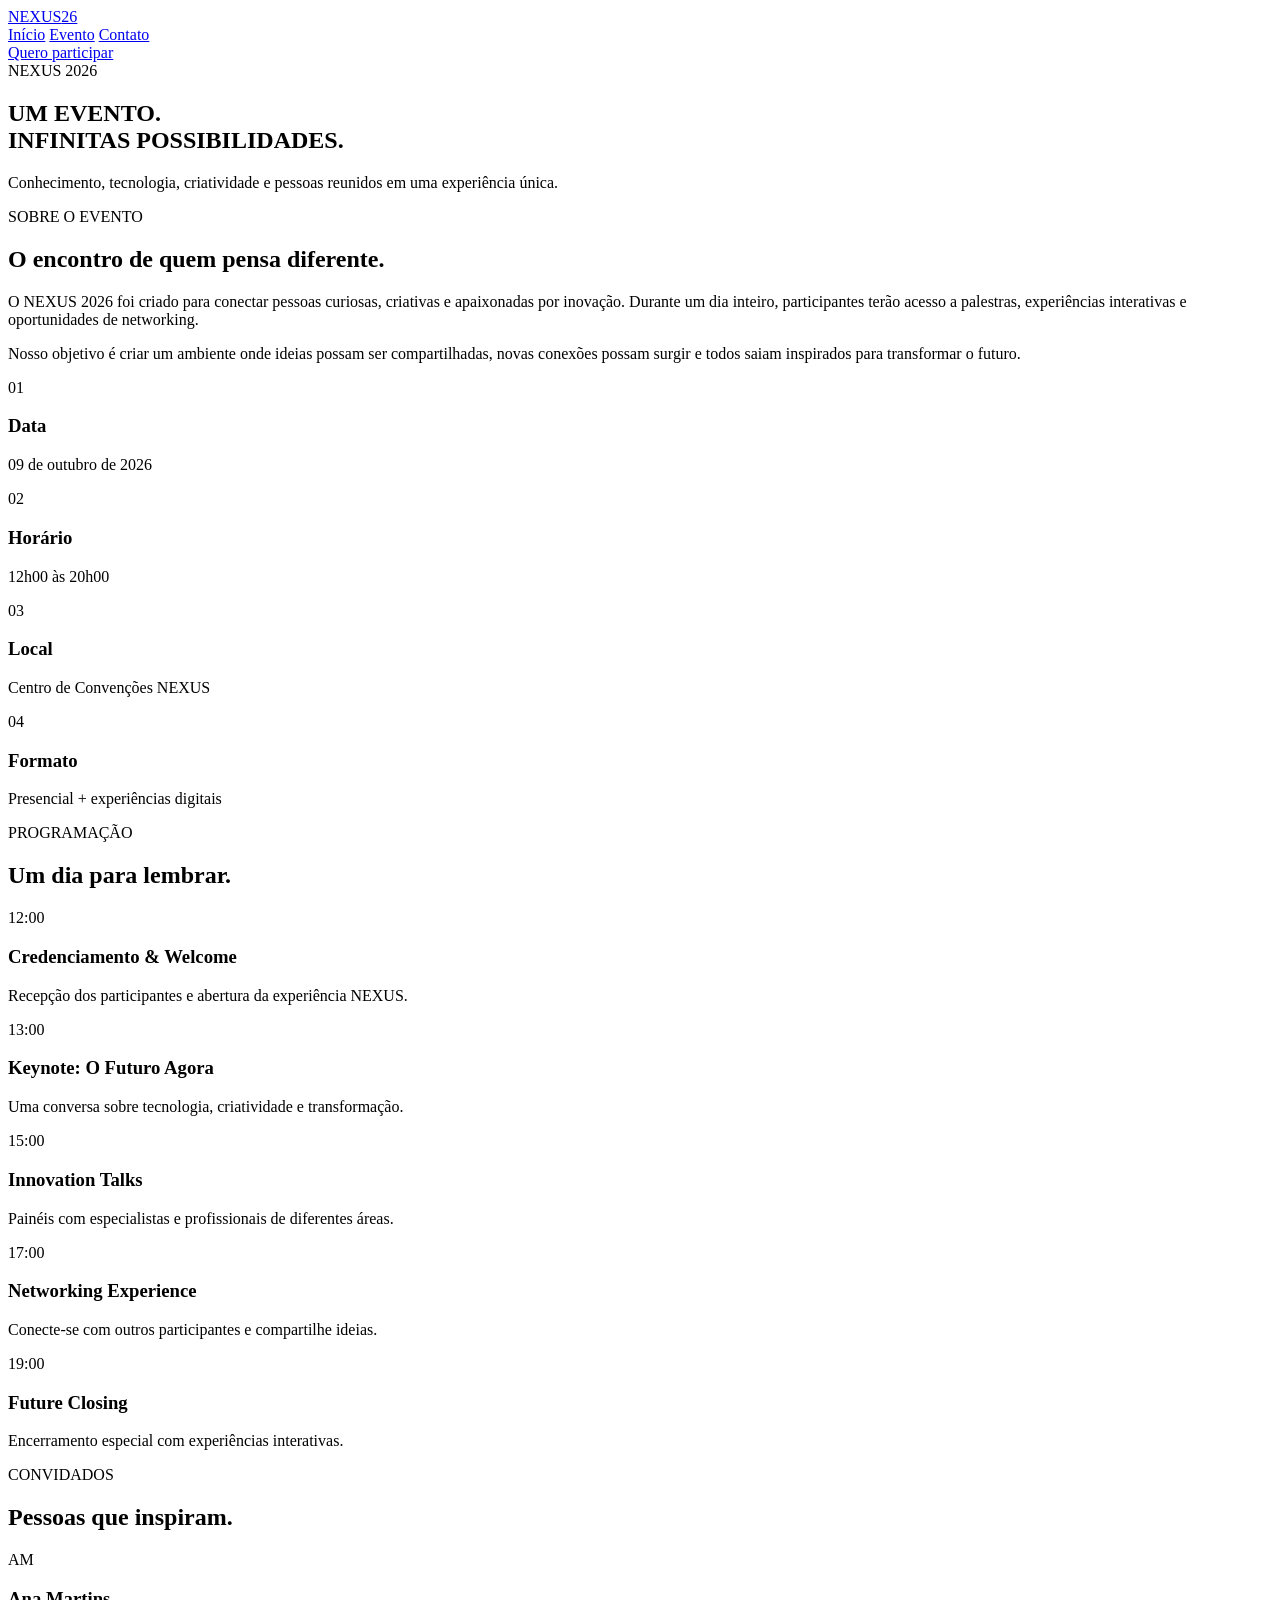
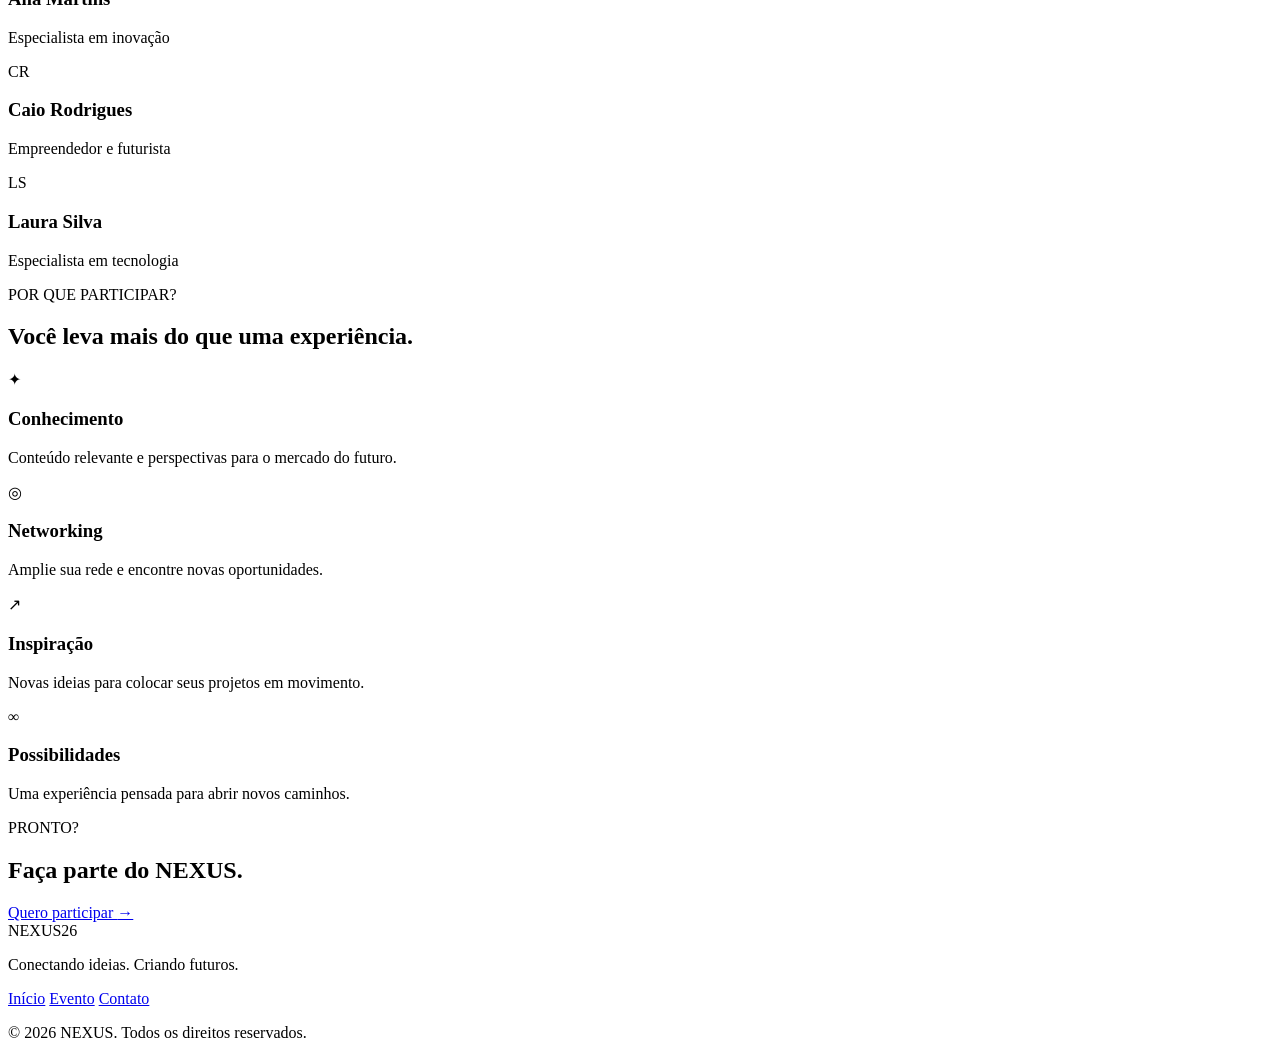
==== pages/detalhes.html @ dcf5cff4 "Ajustar estrutura para o GitHub PAges" ====
<!DOCTYPE html>
<html lang="pt-BR">

<head>

    <meta charset="UTF-8">
    <meta name="viewport" content="width=device-width, initial-scale=1.0">

    <meta name="description"
          content="Confira todos os detalhes do NEXUS 2026.">

    <title>Evento | NEXUS 2026</title>

    <link rel="preconnect" href="https://fonts.googleapis.com">
    <link rel="preconnect" href="https://fonts.gstatic.com" crossorigin>

    <link href="https://fonts.googleapis.com/css2?family=Inter:wght@400;500;600;700;800&family=Orbitron:wght@500;600;700;800&display=swap"
          rel="stylesheet">

    <link rel="stylesheet" href="../css/style.css">

</head>

<body>

<header class="header">

    <a href="../index.html" class="logo">
        NEXUS<span>26</span>
    </a>

    <nav class="nav">
        <a href="../index.html">Início</a>
        <a href="detalhes.html" class="active">Evento</a>
        <a href="contato.html">Contato</a>
    </nav>

    <a href="contato.html" class="header-button">
        Quero participar
    </a>

</header>


<main>

<section class="page-hero">

    <div class="grid"></div>

    <div class="page-hero-content">

        <div class="badge">
            NEXUS 2026
        </div>

        <h1>
            UM EVENTO.<br>
            <span>INFINITAS POSSIBILIDADES.</span>
        </h1>

        <p>
            Conhecimento, tecnologia, criatividade e pessoas
            reunidos em uma experiência única.
        </p>

    </div>

</section>


<section class="details-section">

    <div class="details-intro">

        <div class="section-label">
            SOBRE O EVENTO
        </div>

        <h2>
            O encontro de quem
            <span>pensa diferente.</span>
        </h2>

        <p>
            O NEXUS 2026 foi criado para conectar pessoas curiosas,
            criativas e apaixonadas por inovação. Durante um dia
            inteiro, participantes terão acesso a palestras,
            experiências interativas e oportunidades de networking.
        </p>

        <p>
            Nosso objetivo é criar um ambiente onde ideias possam
            ser compartilhadas, novas conexões possam surgir e
            todos saiam inspirados para transformar o futuro.
        </p>

    </div>


    <div class="event-info-grid">

        <article class="info-card">
            <span class="info-number">01</span>
            <h3>Data</h3>
            <p>09 de outubro de 2026</p>
        </article>

        <article class="info-card">
            <span class="info-number">02</span>
            <h3>Horário</h3>
            <p>12h00 às 20h00</p>
        </article>

        <article class="info-card">
            <span class="info-number">03</span>
            <h3>Local</h3>
            <p>Centro de Convenções NEXUS</p>
        </article>

        <article class="info-card">
            <span class="info-number">04</span>
            <h3>Formato</h3>
            <p>Presencial + experiências digitais</p>
        </article>

    </div>

</section>


<section class="schedule-section">

    <div class="section-label">
        PROGRAMAÇÃO
    </div>

    <h2>
        Um dia para
        <span>lembrar.</span>
    </h2>

    <div class="timeline">

        <div class="timeline-item">
            <time>12:00</time>
            <div>
                <h3>Credenciamento & Welcome</h3>
                <p>
                    Recepção dos participantes e abertura
                    da experiência NEXUS.
                </p>
            </div>
        </div>

        <div class="timeline-item">
            <time>13:00</time>
            <div>
                <h3>Keynote: O Futuro Agora</h3>
                <p>
                    Uma conversa sobre tecnologia,
                    criatividade e transformação.
                </p>
            </div>
        </div>

        <div class="timeline-item">
            <time>15:00</time>
            <div>
                <h3>Innovation Talks</h3>
                <p>
                    Painéis com especialistas e profissionais
                    de diferentes áreas.
                </p>
            </div>
        </div>

        <div class="timeline-item">
            <time>17:00</time>
            <div>
                <h3>Networking Experience</h3>
                <p>
                    Conecte-se com outros participantes
                    e compartilhe ideias.
                </p>
            </div>
        </div>

        <div class="timeline-item">
            <time>19:00</time>
            <div>
                <h3>Future Closing</h3>
                <p>
                    Encerramento especial com experiências
                    interativas.
                </p>
            </div>
        </div>

    </div>

</section>


<section class="speakers-section">

    <div class="section-label">
        CONVIDADOS
    </div>

    <h2>
        Pessoas que
        <span>inspiram.</span>
    </h2>

    <div class="speaker-grid">

        <article class="speaker-card">
            <div class="speaker-avatar">AM</div>
            <h3>Ana Martins</h3>
            <p>Especialista em inovação</p>
        </article>

        <article class="speaker-card">
            <div class="speaker-avatar">CR</div>
            <h3>Caio Rodrigues</h3>
            <p>Empreendedor e futurista</p>
        </article>

        <article class="speaker-card">
            <div class="speaker-avatar">LS</div>
            <h3>Laura Silva</h3>
            <p>Especialista em tecnologia</p>
        </article>

    </div>

</section>


<section class="benefits-section">

    <div class="section-label">
        POR QUE PARTICIPAR?
    </div>

    <h2>
        Você leva mais do que
        <span>uma experiência.</span>
    </h2>

    <div class="benefits-grid">

        <div>
            <span>✦</span>
            <h3>Conhecimento</h3>
            <p>
                Conteúdo relevante e perspectivas
                para o mercado do futuro.
            </p>
        </div>

        <div>
            <span>◎</span>
            <h3>Networking</h3>
            <p>
                Amplie sua rede e encontre
                novas oportunidades.
            </p>
        </div>

        <div>
            <span>↗</span>
            <h3>Inspiração</h3>
            <p>
                Novas ideias para colocar seus
                projetos em movimento.
            </p>
        </div>

        <div>
            <span>∞</span>
            <h3>Possibilidades</h3>
            <p>
                Uma experiência pensada para
                abrir novos caminhos.
            </p>
        </div>

    </div>

</section>


<section class="cta-section">

    <div>

        <div class="section-label">
            PRONTO?
        </div>

        <h2>
            Faça parte do
            <span>NEXUS.</span>
        </h2>

    </div>

    <a href="contato.html" class="primary-button">
        Quero participar
        <span>→</span>
    </a>

</section>

</main>


<footer class="footer">

    <div class="footer-logo">
        NEXUS<span>26</span>
    </div>

    <p>Conectando ideias. Criando futuros.</p>

    <div class="footer-links">
        <a href="../index.html">Início</a>
        <a href="detalhes.html">Evento</a>
        <a href="contato.html">Contato</a>
    </div>

    <p class="copyright">
        © 2026 NEXUS. Todos os direitos reservados.
    </p>

</footer>

</body>
</html>
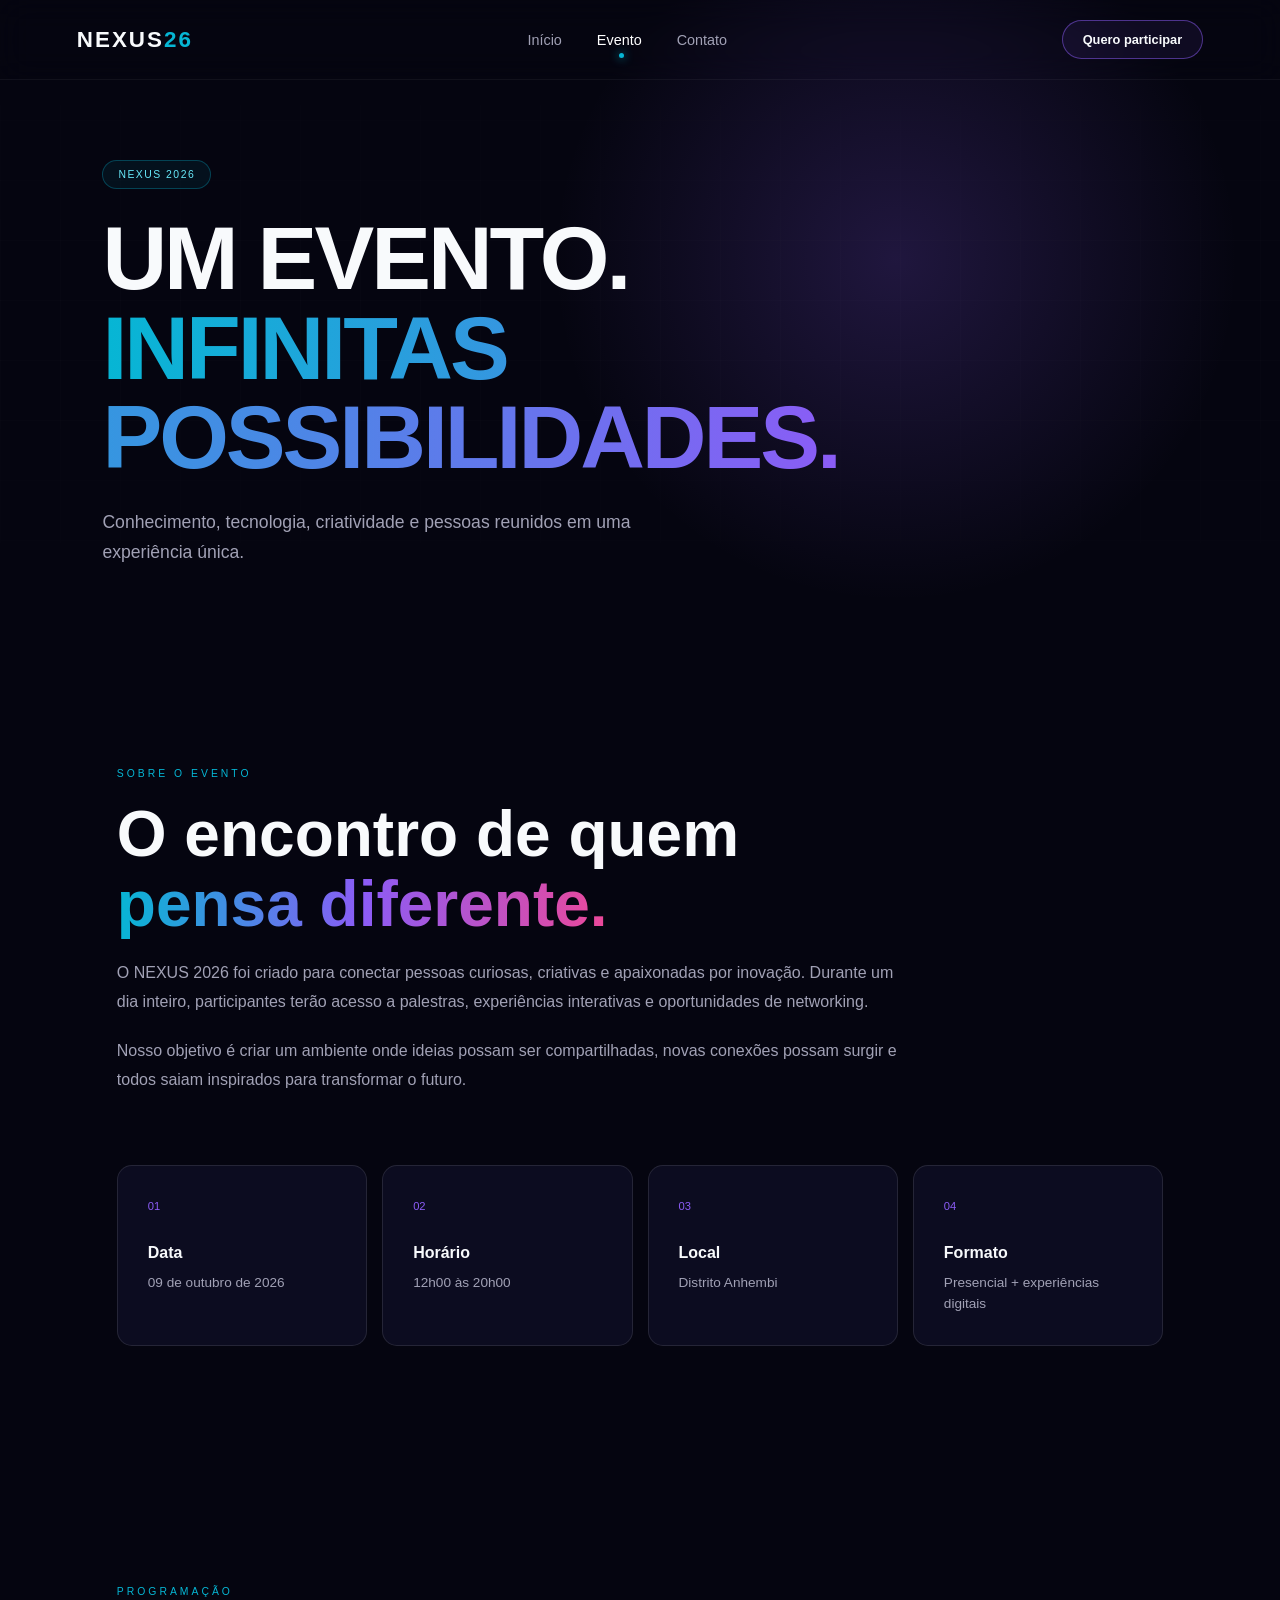
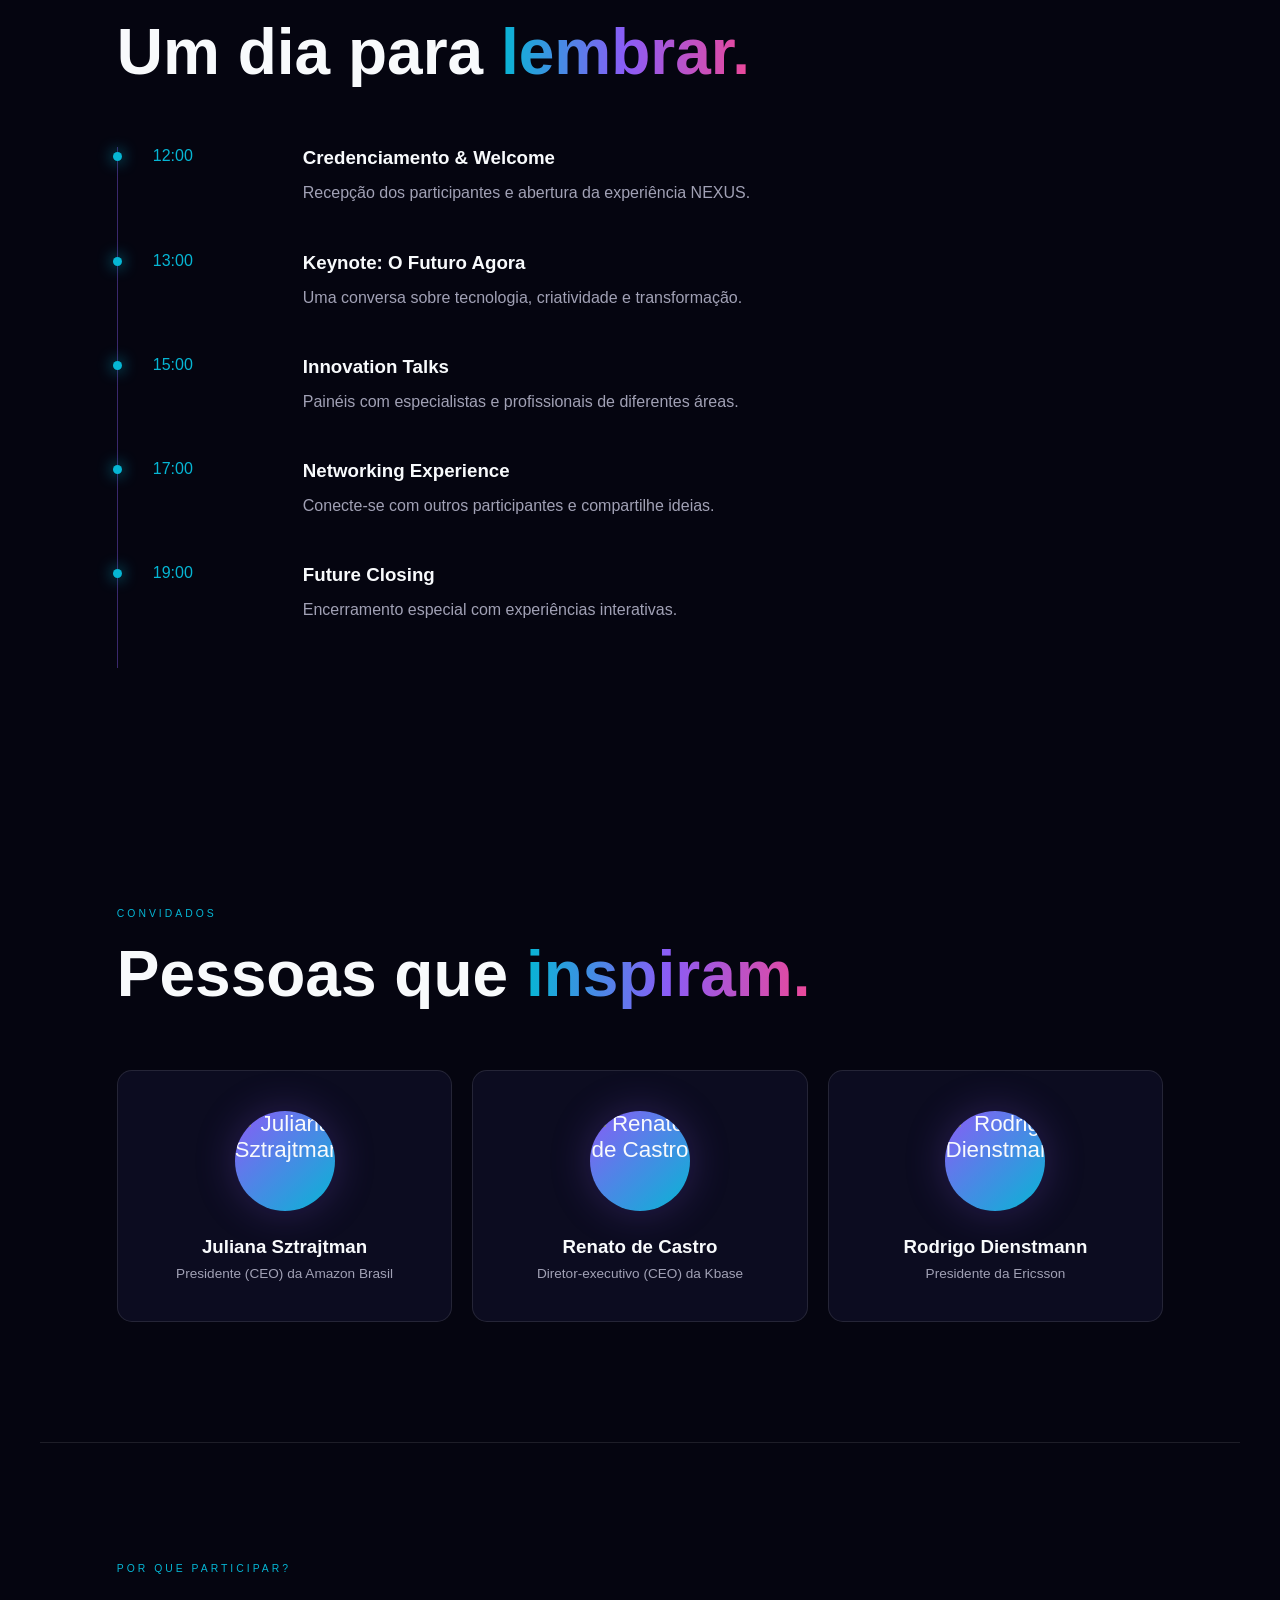
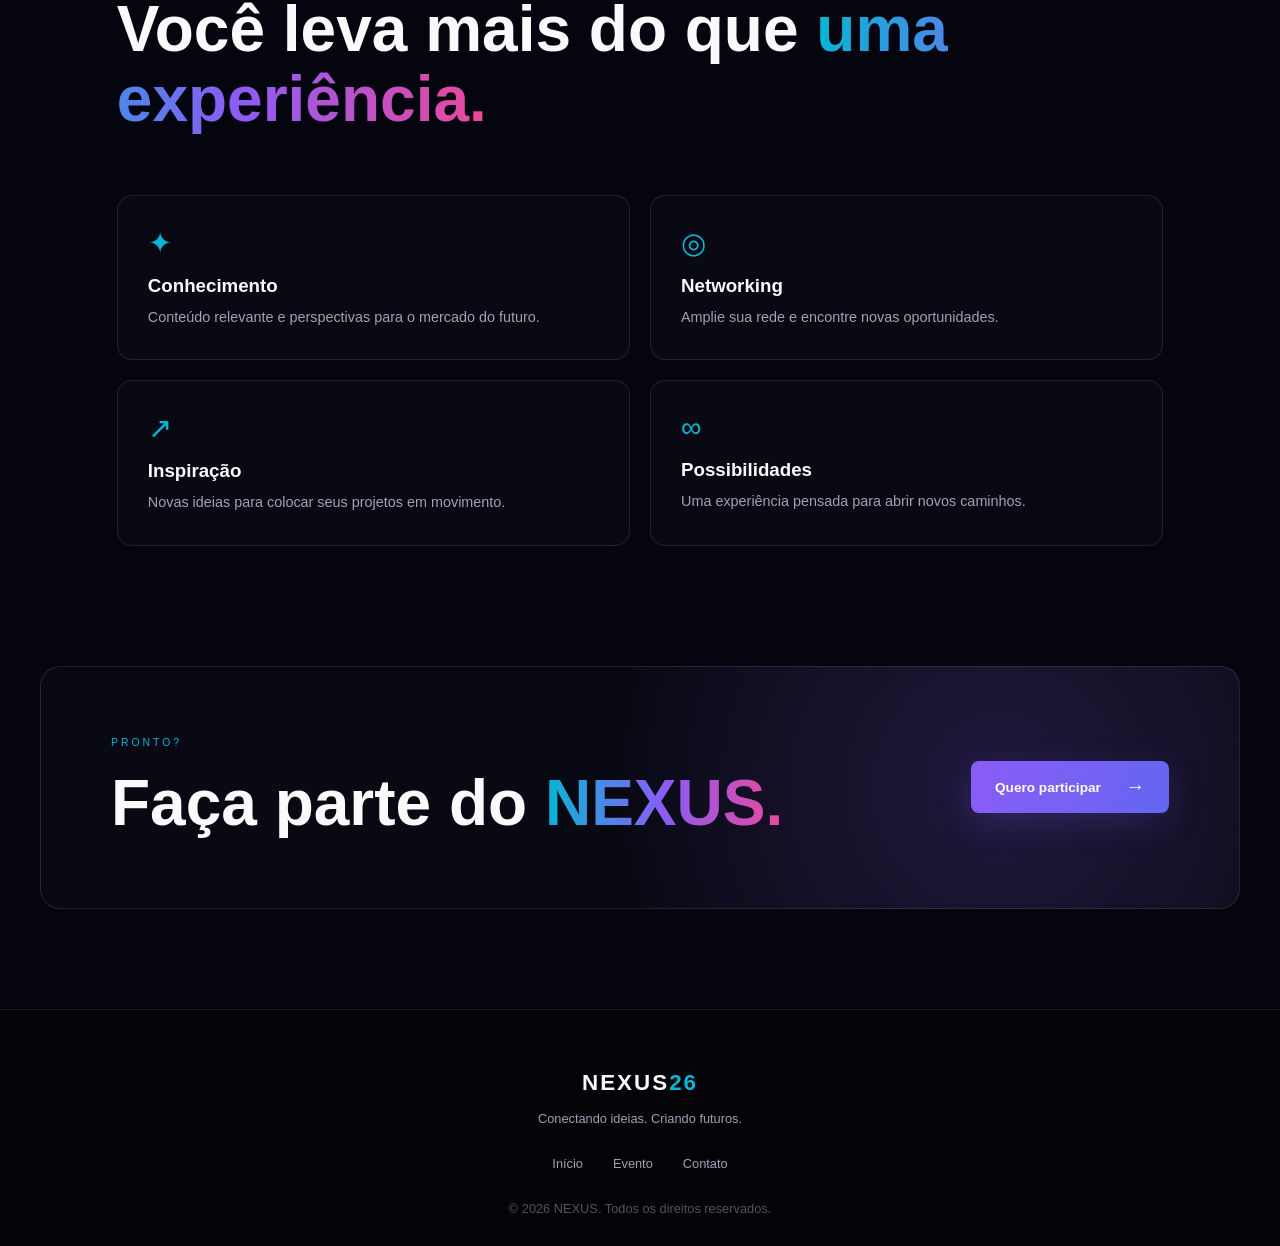
==== commit 3dc6a3f7: "Atualize textos palestrantes e adicione fotos" ====
--- a/pages/detalhes.html
+++ b/pages/detalhes.html
@@ -115,7 +115,7 @@
         <article class="info-card">
             <span class="info-number">03</span>
             <h3>Local</h3>
-            <p>Centro de Convenções NEXUS</p>
+            <p>Distrito Anhembi</p>
         </article>
 
         <article class="info-card">
@@ -215,25 +215,31 @@
 
     <div class="speaker-grid">
 
-        <article class="speaker-card">
-            <div class="speaker-avatar">AM</div>
-            <h3>Ana Martins</h3>
-            <p>Especialista em inovação</p>
-        </article>
-
-        <article class="speaker-card">
-            <div class="speaker-avatar">CR</div>
-            <h3>Caio Rodrigues</h3>
-            <p>Empreendedor e futurista</p>
-        </article>
-
-        <article class="speaker-card">
-            <div class="speaker-avatar">LS</div>
-            <h3>Laura Silva</h3>
-            <p>Especialista em tecnologia</p>
-        </article>
-
-    </div>
+    <article class="speaker-card">
+        <div class="speaker-avatar">
+            <img src="https://m.media-amazon.com/images/G/01/gc/JulianaSztrajtman._CB1198675309_.jpg" alt="Juliana Sztrajtman">
+        </div>
+        <h3>Juliana Sztrajtman</h3>
+        <p>Presidente (CEO) da Amazon Brasil</p>
+    </article>
+
+    <article class="speaker-card">
+        <div class="speaker-avatar">
+            <img src="https://renatodecastro.com/wp-content/uploads/2019/08/renato-de-castro-profile.jpg" alt="Renato de Castro">
+        </div>
+        <h3>Renato de Castro</h3>
+        <p>Diretor-executivo (CEO) da Kbase</p>
+    </article>
+
+    <article class="speaker-card">
+        <div class="speaker-avatar">
+            <img src="https://www.ericsson.com/4a03b5/assets/global/about-us/company-facts/leadership/rodrigo-dienstmann.jpg" alt="Rodrigo Dienstmann">
+        </div>
+        <h3>Rodrigo Dienstmann</h3>
+        <p>Presidente da Ericsson</p>
+    </article>
+
+</div>
 
 </section>
 
--- a/css/style.css
+++ b/css/style.css
@@ -0,0 +1,1365 @@
+
+:root {
+    --bg: #050510;
+    --bg-light: #0b0b1c;
+    --card: rgba(18, 18, 42, 0.65);
+
+    --primary: #8b5cf6;
+    --secondary: #06b6d4;
+    --pink: #ec4899;
+
+    --text: #f8fafc;
+    --muted: #a1a1b5;
+
+    --border: rgba(255,255,255,0.1);
+
+    --font-main: "Inter", sans-serif;
+    --font-tech: "Orbitron", sans-serif;
+}
+
+
+* {
+    margin: 0;
+    padding: 0;
+    box-sizing: border-box;
+}
+
+html {
+    scroll-behavior: smooth;
+}
+
+body {
+    background: var(--bg);
+    color: var(--text);
+    font-family: var(--font-main);
+    overflow-x: hidden;
+}
+
+a {
+    color: inherit;
+    text-decoration: none;
+}
+
+button,
+input,
+textarea {
+    font-family: inherit;
+}
+
+
+.header {
+    width: 100%;
+    height: 80px;
+
+    padding: 0 6%;
+
+    display: flex;
+    align-items: center;
+    justify-content: space-between;
+
+    position: absolute;
+    top: 0;
+    left: 0;
+
+    z-index: 100;
+
+    border-bottom: 1px solid rgba(255,255,255,0.05);
+
+    backdrop-filter: blur(15px);
+}
+
+.logo,
+.footer-logo {
+    font-family: var(--font-tech);
+    font-size: 1.4rem;
+    font-weight: 800;
+    letter-spacing: 2px;
+}
+
+.logo span,
+.footer-logo span {
+    color: var(--secondary);
+}
+
+.nav {
+    display: flex;
+    gap: 35px;
+}
+
+.nav a {
+    color: var(--muted);
+    font-size: .9rem;
+    transition: .3s ease;
+}
+
+.nav a:hover,
+.nav a.active {
+    color: white;
+}
+
+.nav a.active {
+    position: relative;
+}
+
+.nav a.active::after {
+    content: "";
+    position: absolute;
+
+    width: 5px;
+    height: 5px;
+
+    border-radius: 50%;
+
+    background: var(--secondary);
+
+    left: 50%;
+    bottom: -10px;
+
+    box-shadow: 0 0 10px var(--secondary);
+}
+
+.header-button {
+    border: 1px solid rgba(139,92,246,.5);
+    padding: 11px 20px;
+    border-radius: 30px;
+
+    font-size: .8rem;
+    font-weight: 600;
+
+    background: rgba(139,92,246,.08);
+
+    transition: .3s;
+}
+
+.header-button:hover {
+    background: var(--primary);
+    box-shadow: 0 0 25px rgba(139,92,246,.4);
+}
+
+
+.hero {
+    min-height: 100vh;
+
+    display: flex;
+    align-items: center;
+
+    position: relative;
+
+    padding: 130px 8% 80px;
+
+    overflow: hidden;
+}
+
+.hero-background {
+    position: absolute;
+    inset: 0;
+
+    background:
+        radial-gradient(circle at 75% 45%, rgba(139,92,246,.22), transparent 28%),
+        radial-gradient(circle at 20% 80%, rgba(6,182,212,.12), transparent 30%);
+}
+
+.grid {
+    position: absolute;
+    inset: 0;
+
+    opacity: .15;
+
+    background-image:
+        linear-gradient(rgba(255,255,255,.08) 1px, transparent 1px),
+        linear-gradient(90deg, rgba(255,255,255,.08) 1px, transparent 1px);
+
+    background-size: 60px 60px;
+
+    mask-image: linear-gradient(to bottom, transparent, black, transparent);
+}
+
+.orb {
+    position: absolute;
+    border-radius: 50%;
+    filter: blur(1px);
+    animation: float 7s ease-in-out infinite;
+}
+
+.orb-one {
+    width: 420px;
+    height: 420px;
+
+    right: 4%;
+    top: 20%;
+
+    background: radial-gradient(
+        circle,
+        rgba(139,92,246,.35),
+        rgba(139,92,246,.03) 70%
+    );
+}
+
+.orb-two {
+    width: 300px;
+    height: 300px;
+
+    left: 10%;
+    bottom: -100px;
+
+    background: radial-gradient(
+        circle,
+        rgba(6,182,212,.2),
+        transparent 70%
+    );
+
+    animation-delay: -3s;
+}
+
+.hero-content {
+    position: relative;
+    z-index: 2;
+
+    max-width: 850px;
+}
+
+.badge {
+    display: inline-flex;
+    align-items: center;
+    gap: 10px;
+
+    border: 1px solid rgba(6,182,212,.3);
+
+    background: rgba(6,182,212,.07);
+
+    color: #67e8f9;
+
+    padding: 8px 15px;
+
+    border-radius: 50px;
+
+    font-family: var(--font-tech);
+    font-size: .65rem;
+    letter-spacing: 1.5px;
+
+    margin-bottom: 25px;
+}
+/*bolinha do evento presencial*/
+.pulse {
+    width: 7px;
+    height: 7px;
+
+    border-radius: 50%;
+
+    background: #22d3ee;
+
+    box-shadow: 0 0 15px #22d3ee;
+
+    animation: pulse 1.5s infinite;
+}
+
+.event-date {
+    color: var(--secondary);
+
+    font-family: var(--font-tech);
+    font-size: .75rem;
+    letter-spacing: 3px;
+
+    margin-bottom: 20px;
+}
+
+.hero h1 {
+    font-family: var(--font-tech);
+
+    font-size: clamp(3.2rem, 8vw, 7rem);
+
+    line-height: .95;
+    letter-spacing: -4px;
+
+    margin-bottom: 30px;
+}
+/*gradient do "futuro"*/
+.hero h1 span,
+h2 span {
+    color: transparent;
+
+    background: linear-gradient(
+        90deg,
+        var(--secondary),
+        var(--primary),
+        var(--pink)
+    );
+
+    background-clip: text;
+    -webkit-background-clip: text;
+}
+
+.hero-description {
+    max-width: 570px;
+
+    color: var(--muted);
+
+    font-size: 1.05rem;
+    line-height: 1.8;
+
+    margin-bottom: 35px;
+}
+
+.hero-buttons {
+    display: flex;
+    gap: 15px;
+    flex-wrap: wrap;
+}
+
+.primary-button {
+    display: inline-flex;
+    align-items: center;
+    justify-content: center;
+    gap: 25px;
+
+    padding: 15px 24px;
+
+    border-radius: 8px;
+
+    color: white;
+
+    font-size: .85rem;
+    font-weight: 700;
+
+    background: linear-gradient(
+        110deg,
+        var(--primary),
+        #6366f1
+    );
+
+    border: 0;
+
+    cursor: pointer;
+
+    box-shadow:
+        0 10px 35px rgba(99,102,241,.2);
+
+    transition: .3s;
+}
+
+.primary-button:hover {
+    transform: translateY(-3px);
+
+    box-shadow:
+        0 15px 45px rgba(139,92,246,.4);
+}
+
+.primary-button span {
+    font-size: 1.2rem;
+}
+
+.secondary-button {
+    display: inline-flex;
+    align-items: center;
+
+    padding: 15px 24px;
+
+    border: 1px solid var(--border);
+
+    border-radius: 8px;
+
+    color: var(--muted);
+
+    font-size: .85rem;
+
+    transition: .3s;
+}
+
+.secondary-button:hover {
+    color: white;
+    border-color: var(--primary);
+}
+
+
+/*inovation tech people*/
+.hero-decoration {
+    position: absolute;
+
+    right: 4%;
+    bottom: 50px;
+
+    display: flex;
+    flex-direction: column;
+    gap: 10px;
+
+    font-family: var(--font-tech);
+    font-size: .55rem;
+    color: rgba(255,255,255,.3);
+
+    letter-spacing: 3px;
+}
+
+
+.countdown-section {
+    padding: 130px 6%;
+
+    text-align: center;
+
+    position: relative;
+
+    background:
+        linear-gradient(
+            180deg,
+            var(--bg),
+            #08081a,
+            var(--bg)
+        );
+}
+
+.section-label {
+    color: var(--secondary);
+
+    font-family: var(--font-tech);
+
+    font-size: .65rem;
+
+    letter-spacing: 3px;
+
+    margin-bottom: 20px;
+}
+
+h2 {
+    font-family: var(--font-tech);
+
+    font-size: clamp(2rem, 5vw, 4rem);
+
+    line-height: 1.1;
+
+    margin-bottom: 20px;
+}
+
+.section-description {
+    max-width: 600px;
+
+    margin: 0 auto;
+
+    color: var(--muted);
+
+    line-height: 1.7;
+}
+
+.countdown {
+    margin: 60px auto 30px;
+
+    display: flex;
+    justify-content: center;
+    align-items: center;
+
+    gap: clamp(8px, 2vw, 30px);
+}
+
+.time-box {
+    width: clamp(75px, 12vw, 160px);
+    height: clamp(95px, 13vw, 150px);
+
+    display: flex;
+    flex-direction: column;
+    align-items: center;
+    justify-content: center;
+
+    border: 1px solid rgba(139,92,246,.2);
+
+    background:
+        linear-gradient(
+            145deg,
+            rgba(139,92,246,.1),
+            rgba(6,182,212,.03)
+        );
+
+    border-radius: 15px;
+
+    position: relative;
+
+    overflow: hidden;
+}
+
+.time-box::before {
+    content: "";
+
+    position: absolute;
+
+    width: 100%;
+    height: 1px;
+
+    top: 0;
+    left: 0;
+
+    background: linear-gradient(
+        90deg,
+        transparent,
+        var(--secondary),
+        transparent
+    );
+}
+
+.time-number {
+    font-family: var(--font-tech);
+
+    font-size: clamp(1.8rem, 5vw, 4rem);
+
+    font-weight: 700;
+
+    color: white;
+
+    text-shadow:
+        0 0 25px rgba(139,92,246,.5);
+}
+
+.time-label {
+    margin-top: 5px;
+
+    font-size: .55rem;
+
+    color: var(--muted);
+
+    letter-spacing: 2px;
+}
+
+.time-separator {
+    font-family: var(--font-tech);
+
+    font-size: 2rem;
+
+    color: var(--primary);
+
+    animation: blink 1s infinite;
+}
+
+.event-message {
+    color: var(--secondary);
+
+    font-family: var(--font-tech);
+}
+
+
+.highlights {
+    max-width: 1200px;
+
+    margin: 0 auto;
+
+    padding: 50px 6% 130px;
+
+    display: grid;
+
+    grid-template-columns: repeat(3, 1fr);
+
+    gap: 20px;
+}
+
+.highlight-card {
+    padding: 35px;
+
+    border: 1px solid var(--border);
+
+    border-radius: 15px;
+
+    background: var(--card);
+
+    transition: .4s;
+}
+
+.highlight-card:hover {
+    transform: translateY(-8px);
+
+    border-color: rgba(139,92,246,.5);
+
+    box-shadow:
+        0 20px 50px rgba(0,0,0,.3);
+}
+
+.highlight-icon {
+    width: 45px;
+    height: 45px;
+
+    display: grid;
+    place-items: center;
+
+    border-radius: 10px;
+
+    margin-bottom: 25px;
+
+    color: var(--secondary);
+
+    background: rgba(6,182,212,.1);
+
+    font-size: 1.5rem;
+}
+
+.highlight-card h3 {
+    font-family: var(--font-tech);
+
+    margin-bottom: 12px;
+}
+
+.highlight-card p {
+    color: var(--muted);
+
+    line-height: 1.7;
+
+    font-size: .9rem;
+}
+
+
+.cta-section {
+    max-width: 1200px;
+
+    margin: 0 auto 100px;
+
+    padding: 70px;
+
+    display: flex;
+
+    justify-content: space-between;
+
+    align-items: center;
+
+    gap: 40px;
+
+    border: 1px solid var(--border);
+
+    border-radius: 20px;
+
+    background:
+        radial-gradient(
+            circle at 80% 50%,
+            rgba(139,92,246,.18),
+            transparent 40%
+        ),
+        rgba(255,255,255,.02);
+}
+
+.cta-section h2 {
+    margin-bottom: 0;
+}
+
+
+
+.page-hero {
+    min-height: 65vh;
+
+    padding: 160px 8% 80px;
+
+    display: flex;
+
+    align-items: center;
+
+    position: relative;
+
+    overflow: hidden;
+
+    background:
+        radial-gradient(
+            circle at 70% 40%,
+            rgba(139,92,246,.2),
+            transparent 35%
+        );
+}
+
+.page-hero-content {
+    position: relative;
+
+    max-width: 900px;
+}
+
+.page-hero h1 {
+    font-family: var(--font-tech);
+
+    font-size: clamp(3rem, 7vw, 6rem);
+
+    line-height: 1;
+
+    letter-spacing: -3px;
+
+    margin-bottom: 25px;
+}
+
+.page-hero h1 span {
+    color: transparent;
+
+    background:
+        linear-gradient(
+            90deg,
+            var(--secondary),
+            var(--primary)
+        );
+
+    background-clip: text;
+    -webkit-background-clip: text;
+}
+
+.page-hero p {
+    color: var(--muted);
+
+    font-size: 1.1rem;
+
+    max-width: 600px;
+
+    line-height: 1.7;
+}
+
+
+.details-section,
+.schedule-section,
+.speakers-section,
+.benefits-section,
+.contact-section {
+    max-width: 1200px;
+
+    margin: auto;
+
+    padding: 120px 6%;
+}
+
+.details-intro {
+    max-width: 800px;
+
+    margin-bottom: 70px;
+}
+
+.details-intro p {
+    color: var(--muted);
+
+    line-height: 1.8;
+
+    margin-top: 20px;
+}
+
+.event-info-grid {
+    display: grid;
+
+    grid-template-columns: repeat(4, 1fr);
+
+    gap: 15px;
+}
+
+.info-card {
+    padding: 30px;
+
+    border: 1px solid var(--border);
+
+    background: var(--card);
+
+    border-radius: 15px;
+}
+
+.info-number {
+    color: var(--primary);
+
+    font-family: var(--font-tech);
+
+    font-size: .7rem;
+}
+
+.info-card h3 {
+    margin: 30px 0 10px;
+
+    font-family: var(--font-tech);
+
+    font-size: 1rem;
+}
+
+.info-card p {
+    color: var(--muted);
+
+    font-size: .85rem;
+
+    line-height: 1.6;
+}
+
+
+.timeline {
+    margin-top: 60px;
+
+    border-left: 1px solid rgba(139,92,246,.4);
+}
+
+.timeline-item {
+    display: grid;
+
+    grid-template-columns: 120px 1fr;
+
+    gap: 30px;
+
+    padding: 0 0 45px 35px;
+
+    position: relative;
+}
+
+.timeline-item::before {
+    content: "";
+
+    position: absolute;
+
+    left: -5px;
+    top: 5px;
+
+    width: 9px;
+    height: 9px;
+
+    border-radius: 50%;
+
+    background: var(--secondary);
+
+    box-shadow: 0 0 15px var(--secondary);
+}
+
+.timeline-item time {
+    color: var(--secondary);
+
+    font-family: var(--font-tech);
+}
+
+.timeline-item h3 {
+    margin-bottom: 10px;
+}
+
+.timeline-item p {
+    color: var(--muted);
+
+    line-height: 1.7;
+}
+
+
+.speaker-grid {
+    display: grid;
+
+    grid-template-columns: repeat(3, 1fr);
+
+    gap: 20px;
+
+    margin-top: 60px;
+}
+
+.speaker-card {
+    padding: 40px 25px;
+
+    text-align: center;
+
+    border: 1px solid var(--border);
+
+    border-radius: 15px;
+
+    background: var(--card);
+
+    transition: .3s;
+}
+
+.speaker-card:hover {
+    transform: translateY(-5px);
+
+    border-color: var(--primary);
+}
+
+.speaker-avatar {
+    width: 100px;
+    height: 100px;
+    display: grid;
+    place-items: center;
+    margin: 0 auto 25px;
+    border-radius: 50%;
+    font-family: var(--font-tech);
+    font-size: 1.4rem;
+    background:
+        linear-gradient(
+            135deg,
+            var(--primary),
+            var(--secondary)
+        );
+    box-shadow:
+        0 0 40px rgba(139,92,246,.25);
+    overflow: hidden;
+}
+
+
+.speaker-avatar img {
+    width: 100%;
+    height: 100%;
+    object-fit: cover;
+}
+
+.speaker-card p {
+    color: var(--muted);
+
+    margin-top: 8px;
+
+    font-size: .85rem;
+}
+
+
+.benefits-section {
+    border-top: 1px solid var(--border);
+}
+
+.benefits-grid {
+    display: grid;
+
+    grid-template-columns: repeat(2, 1fr);
+
+    gap: 20px;
+
+    margin-top: 60px;
+}
+
+.benefits-grid > div {
+    padding: 30px;
+
+    border: 1px solid var(--border);
+
+    border-radius: 15px;
+
+    background: rgba(255,255,255,.02);
+}
+
+.benefits-grid span {
+    color: var(--secondary);
+
+    font-size: 1.8rem;
+}
+
+.benefits-grid h3 {
+    margin: 15px 0 8px;
+}
+
+.benefits-grid p {
+    color: var(--muted);
+
+    line-height: 1.7;
+
+    font-size: .9rem;
+}
+
+
+.contact-section {
+    display: grid;
+
+    grid-template-columns: 1fr 1fr;
+
+    gap: 100px;
+}
+
+.contact-info > p {
+    color: var(--muted);
+
+    line-height: 1.8;
+
+    margin-bottom: 40px;
+}
+
+.contact-item {
+    display: flex;
+
+    gap: 15px;
+
+    margin: 25px 0;
+}
+
+.contact-item > span {
+    width: 42px;
+    height: 42px;
+
+    display: grid;
+    place-items: center;
+
+    border-radius: 10px;
+
+    color: var(--secondary);
+
+    background: rgba(6,182,212,.1);
+}
+
+.contact-item p {
+    color: var(--muted);
+
+    font-size: .85rem;
+
+    margin-top: 5px;
+}
+
+.socials {
+    display: flex;
+
+    gap: 10px;
+
+    margin-top: 40px;
+}
+
+.socials a {
+    width: 42px;
+    height: 42px;
+
+    display: grid;
+    place-items: center;
+
+    border: 1px solid var(--border);
+
+    border-radius: 50%;
+
+    transition: .3s;
+}
+
+.socials a:hover {
+    background: var(--primary);
+
+    border-color: var(--primary);
+
+    transform: translateY(-3px);
+}
+
+
+/* FORM */
+
+.contact-form {
+    padding: 35px;
+
+    border: 1px solid var(--border);
+
+    border-radius: 15px;
+
+    background: var(--card);
+}
+
+.form-group {
+    margin-bottom: 20px;
+}
+
+.form-group label {
+    display: block;
+
+    margin-bottom: 8px;
+
+    font-size: .8rem;
+
+    color: #d1d5db;
+}
+
+.form-group input,
+.form-group textarea {
+    width: 100%;
+
+    padding: 14px 16px;
+
+    color: white;
+
+    background: rgba(0,0,0,.25);
+
+    border: 1px solid var(--border);
+
+    border-radius: 8px;
+
+    outline: none;
+
+    resize: vertical;
+
+    transition: .3s;
+}
+
+.form-group input:focus,
+.form-group textarea:focus {
+    border-color: var(--primary);
+
+    box-shadow:
+        0 0 0 3px rgba(139,92,246,.1);
+}
+
+.form-button {
+    width: 100%;
+
+    margin-top: 10px;
+}
+
+.form-message {
+    text-align: center;
+
+    color: var(--secondary);
+
+    margin-top: 15px;
+
+    font-size: .85rem;
+}
+
+.map-section {
+    max-width: 1200px;
+    margin: 0 auto;
+    padding: 0 6% 100px;
+}
+
+.map-wrapper {
+    display: grid;
+    grid-template-columns: 320px 1fr;
+    gap: 20px;
+    background: var(--card);
+    border: 1px solid var(--border);
+    border-radius: 20px;
+    padding: 20px;
+    box-shadow: 0 20px 50px rgba(0, 0, 0, 0.4);
+}
+
+.map-info {
+    display: flex;
+    flex-direction: column;
+    justify-content: center;
+    padding: 20px;
+}
+
+.map-info h3 {
+    font-family: var(--font-tech);
+    font-size: 1.2rem;
+    margin: 10px 0;
+}
+
+.map-info p {
+    color: var(--muted);
+    font-size: 0.85rem;
+    line-height: 1.6;
+    margin-bottom: 25px;
+}
+
+.map-info .secondary-button {
+    padding: 10px 16px;
+    font-size: 0.75rem;
+    align-self: flex-start;
+}
+
+.map-container {
+    width: 100%;
+    height: 320px;
+    border-radius: 12px;
+    overflow: hidden;
+    position: relative;
+    border: 1px solid rgba(255, 255, 255, 0.05);
+}
+
+.map-container iframe {
+    width: 100%;
+    height: 100%;
+    border: 0;
+    /* Aplica tom escuro/futurista no mapa claro do Google */
+    filter: invert(90%) hue-rotate(180deg) contrast(1.1) opacity(0.85);
+    transition: filter 0.3s ease;
+}
+
+.map-container:hover iframe {
+    filter: invert(90%) hue-rotate(180deg) contrast(1.2) opacity(1);
+}
+
+@media (max-width: 900px) {
+    .map-wrapper {
+        grid-template-columns: 1fr;
+    }
+
+    .map-container {
+        height: 250px;
+    }
+}
+
+
+.footer {
+    padding: 60px 6% 30px;
+
+    text-align: center;
+
+    border-top: 1px solid var(--border);
+
+    background: #030308;
+}
+
+.footer-logo {
+    margin-bottom: 15px;
+}
+
+.footer > p {
+    color: var(--muted);
+
+    font-size: .8rem;
+}
+
+.footer-links {
+    display: flex;
+
+    justify-content: center;
+
+    gap: 30px;
+
+    margin: 30px 0;
+}
+
+.footer-links a {
+    color: var(--muted);
+
+    font-size: .8rem;
+
+    transition: .3s;
+}
+
+.footer-links a:hover {
+    color: white;
+}
+
+.copyright {
+    opacity: .5;
+}
+
+/*bolinha do presencial*/
+@keyframes pulse {
+    0%, 100% {
+        opacity: 1;
+        transform: scale(1);
+    }
+
+    50% {
+        opacity: .4;
+        transform: scale(.7);
+    }
+}
+
+@keyframes blink {
+    50% {
+        opacity: .2;
+    }
+}
+
+@keyframes float {
+    0%, 100% {
+        transform: translateY(0);
+    }
+
+    50% {
+        transform: translateY(-25px);
+    }
+}
+
+@media (max-width: 900px) {
+
+    .header {
+        padding: 0 5%;
+    }
+
+    .header-button {
+        display: none;
+    }
+
+    .hero {
+        padding-left: 6%;
+        padding-right: 6%;
+    }
+
+    .hero-decoration {
+        display: none;
+    }
+
+    .highlights,
+    .speaker-grid {
+        grid-template-columns: 1fr;
+    }
+
+    .event-info-grid {
+        grid-template-columns: repeat(2, 1fr);
+    }
+
+    .contact-section {
+        grid-template-columns: 1fr;
+
+        gap: 50px;
+    }
+
+    .cta-section {
+        margin-left: 6%;
+        margin-right: 6%;
+    }
+
+}
+
+
+@media (max-width: 600px) {
+
+    .header {
+        height: 70px;
+    }
+
+    .logo {
+        font-size: 1.1rem;
+    }
+
+    .nav {
+        gap: 15px;
+    }
+
+    .nav a {
+        font-size: .7rem;
+    }
+
+    .hero {
+        min-height: 90vh;
+
+        padding-top: 120px;
+    }
+
+    .hero h1 {
+        font-size: clamp(2.8rem, 15vw, 5rem);
+
+        letter-spacing: -2px;
+    }
+
+    .hero-description {
+        font-size: .9rem;
+    }
+
+    .countdown {
+        gap: 5px;
+    }
+
+    .time-box {
+        width: 68px;
+        height: 90px;
+    }
+
+    .time-number {
+        font-size: 1.6rem;
+    }
+
+    .time-label {
+        font-size: .42rem;
+    }
+
+    .time-separator {
+        font-size: 1.2rem;
+    }
+
+    .event-info-grid,
+    .benefits-grid {
+        grid-template-columns: 1fr;
+    }
+
+    .page-hero {
+        min-height: 60vh;
+
+        padding-left: 6%;
+    }
+
+    .page-hero h1 {
+        font-size: 2.8rem;
+    }
+
+    .timeline-item {
+        grid-template-columns: 1fr;
+
+        gap: 10px;
+    }
+
+    .cta-section {
+        padding: 40px 25px;
+
+        flex-direction: column;
+
+        align-items: flex-start;
+    }
+
+    .contact-form {
+        padding: 25px 20px;
+    }
+
+    .footer-links {
+        gap: 18px;
+    }
+
+}
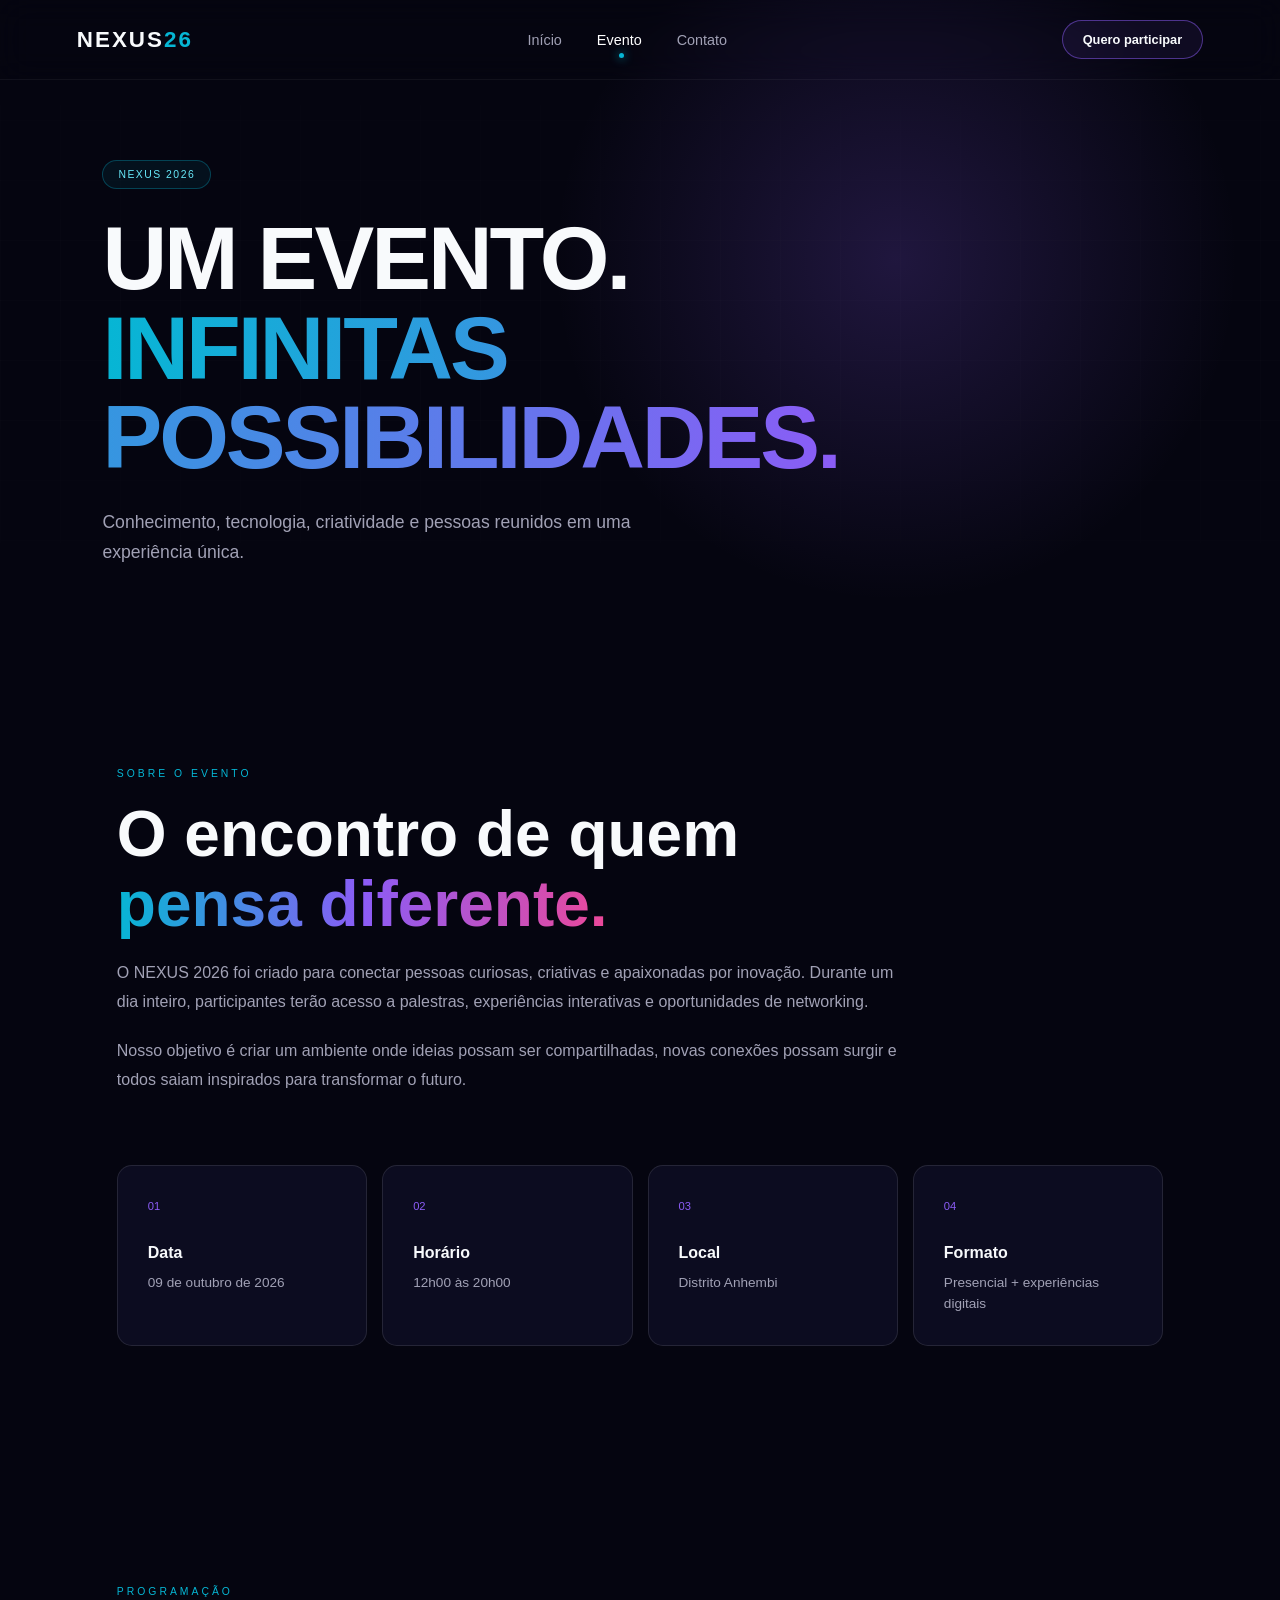
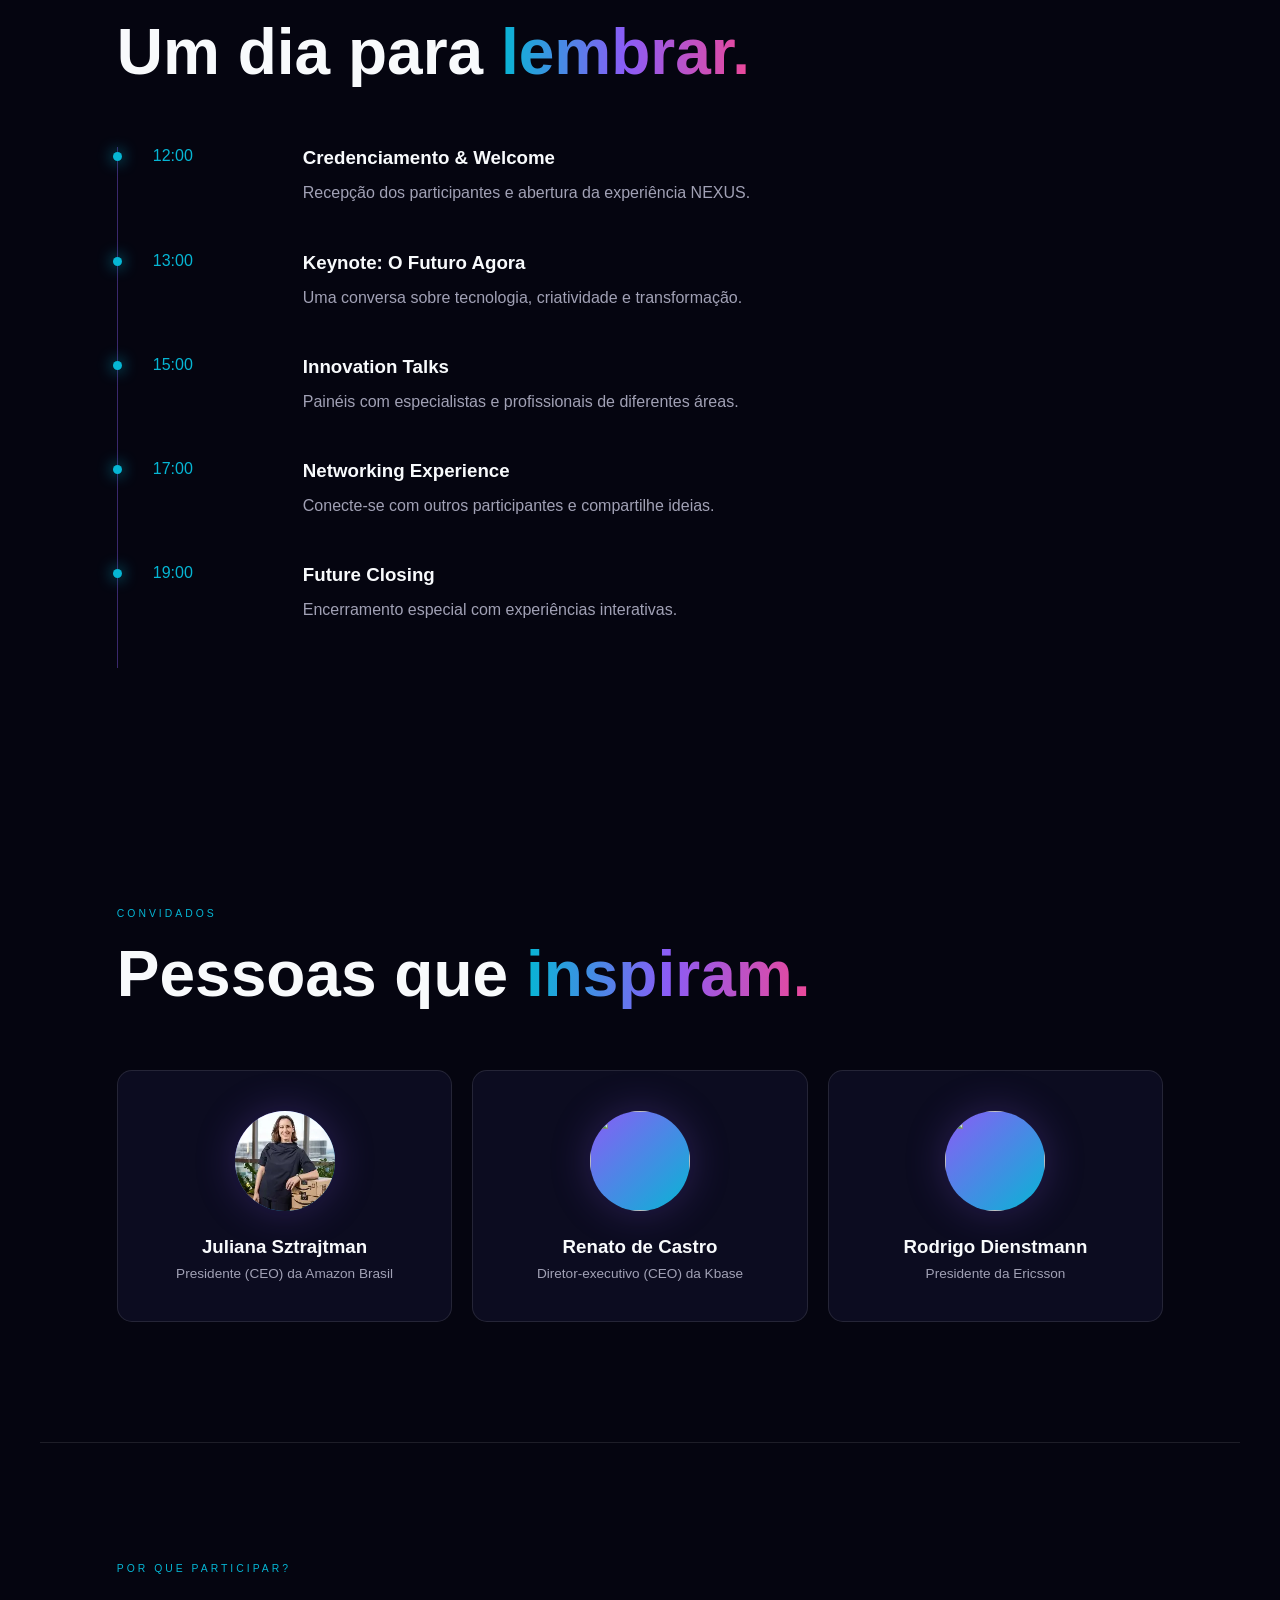
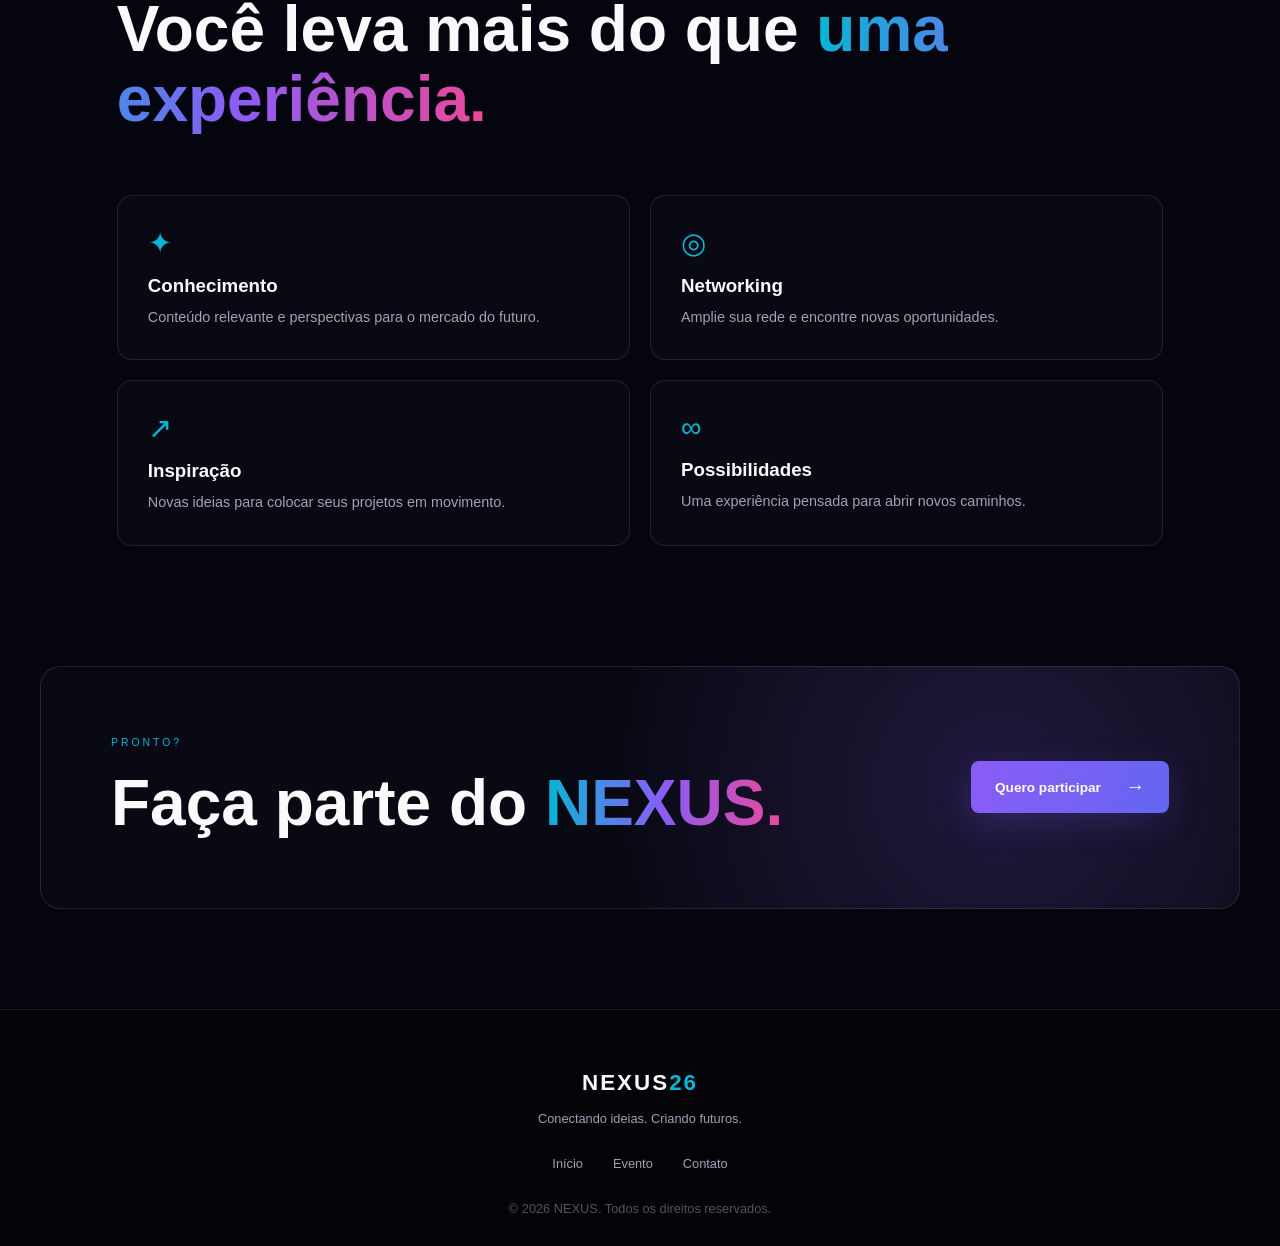
==== commit 4f9789f8: "adiciona links das fotos do google para palestrantes" ====
--- a/pages/detalhes.html
+++ b/pages/detalhes.html
@@ -217,7 +217,7 @@
 
     <article class="speaker-card">
         <div class="speaker-avatar">
-            <img src="https://m.media-amazon.com/images/G/01/gc/JulianaSztrajtman._CB1198675309_.jpg" alt="Juliana Sztrajtman">
+            <img src="[data-uri]">
         </div>
         <h3>Juliana Sztrajtman</h3>
         <p>Presidente (CEO) da Amazon Brasil</p>
@@ -225,7 +225,7 @@
 
     <article class="speaker-card">
         <div class="speaker-avatar">
-            <img src="https://renatodecastro.com/wp-content/uploads/2019/08/renato-de-castro-profile.jpg" alt="Renato de Castro">
+            <img src="https://www.itu.int/en/ITU-T/ssc/PublishingImages/Picture5.jpg">
         </div>
         <h3>Renato de Castro</h3>
         <p>Diretor-executivo (CEO) da Kbase</p>
@@ -233,7 +233,7 @@
 
     <article class="speaker-card">
         <div class="speaker-avatar">
-            <img src="https://www.ericsson.com/4a03b5/assets/global/about-us/company-facts/leadership/rodrigo-dienstmann.jpg" alt="Rodrigo Dienstmann">
+            <img src="https://www.itu.int/en/ITU-T/ssc/PublishingImages/Picture5.jpg">
         </div>
         <h3>Rodrigo Dienstmann</h3>
         <p>Presidente da Ericsson</p>
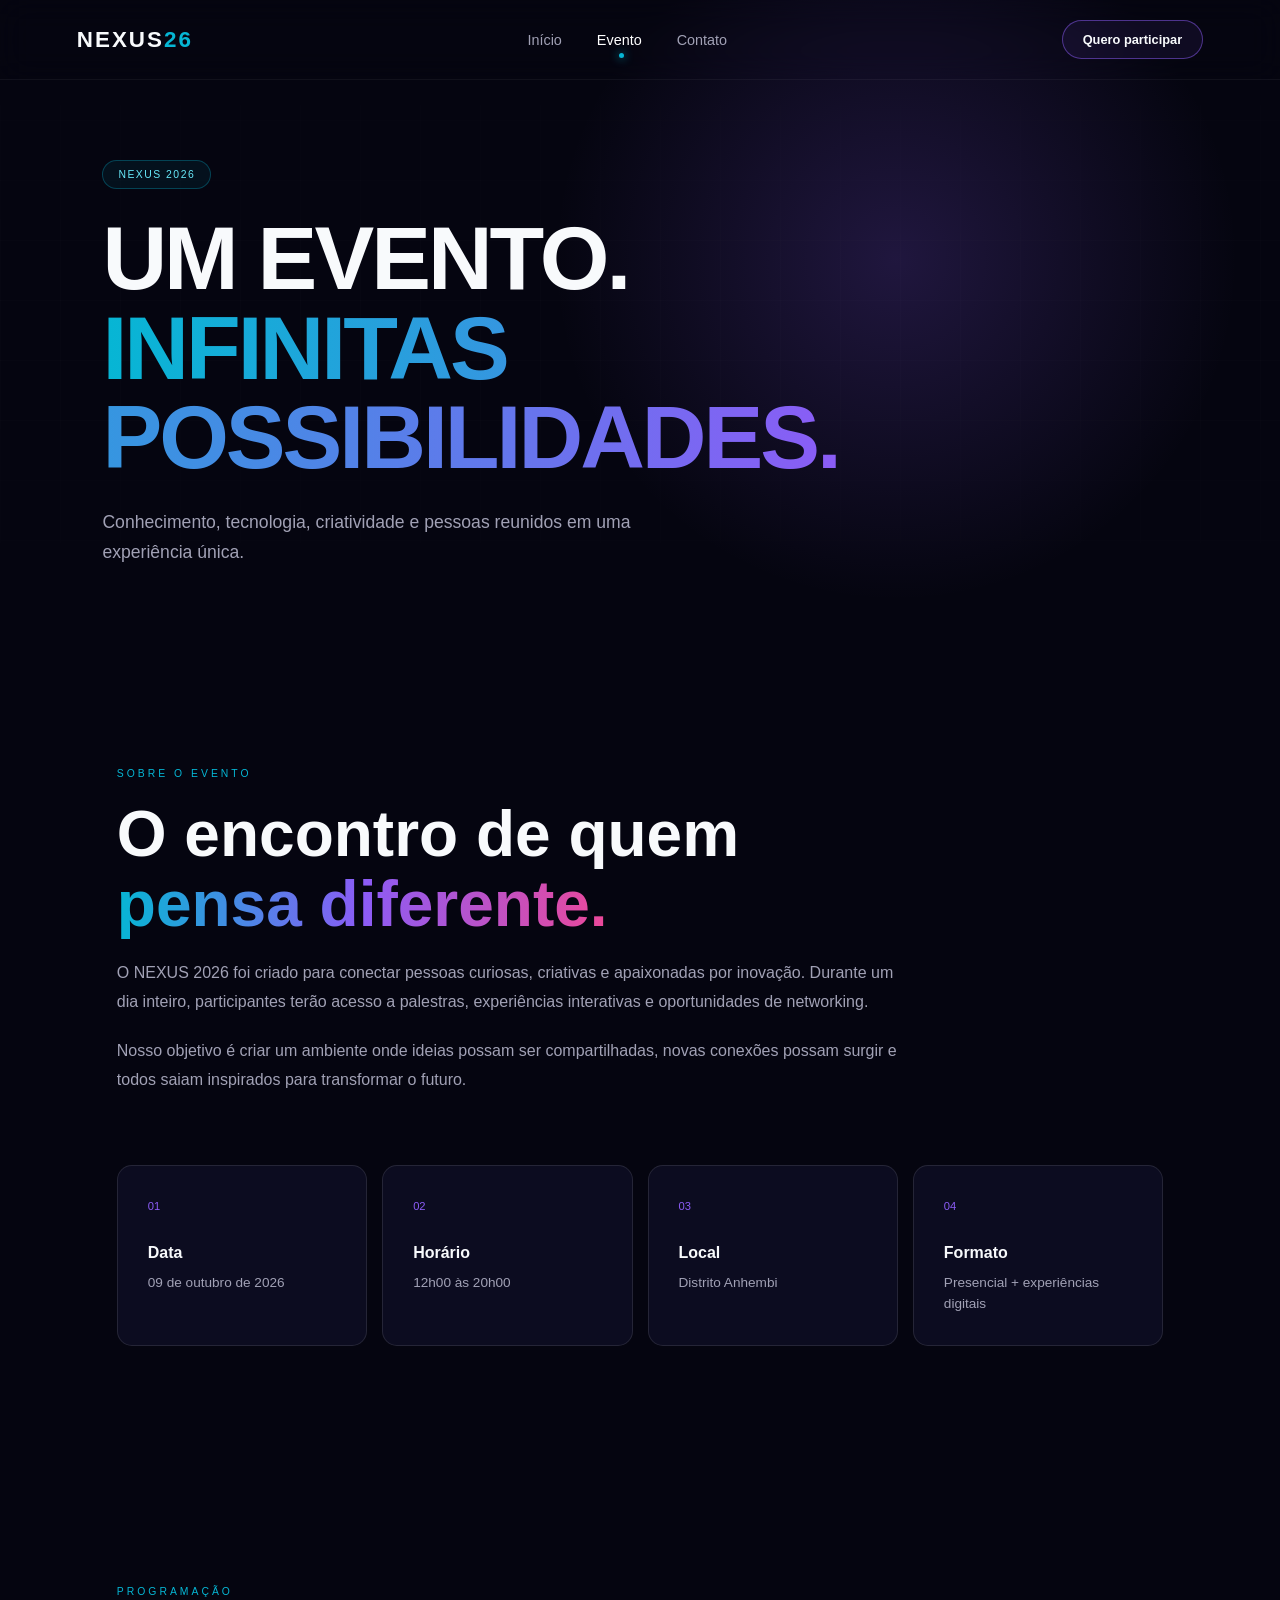
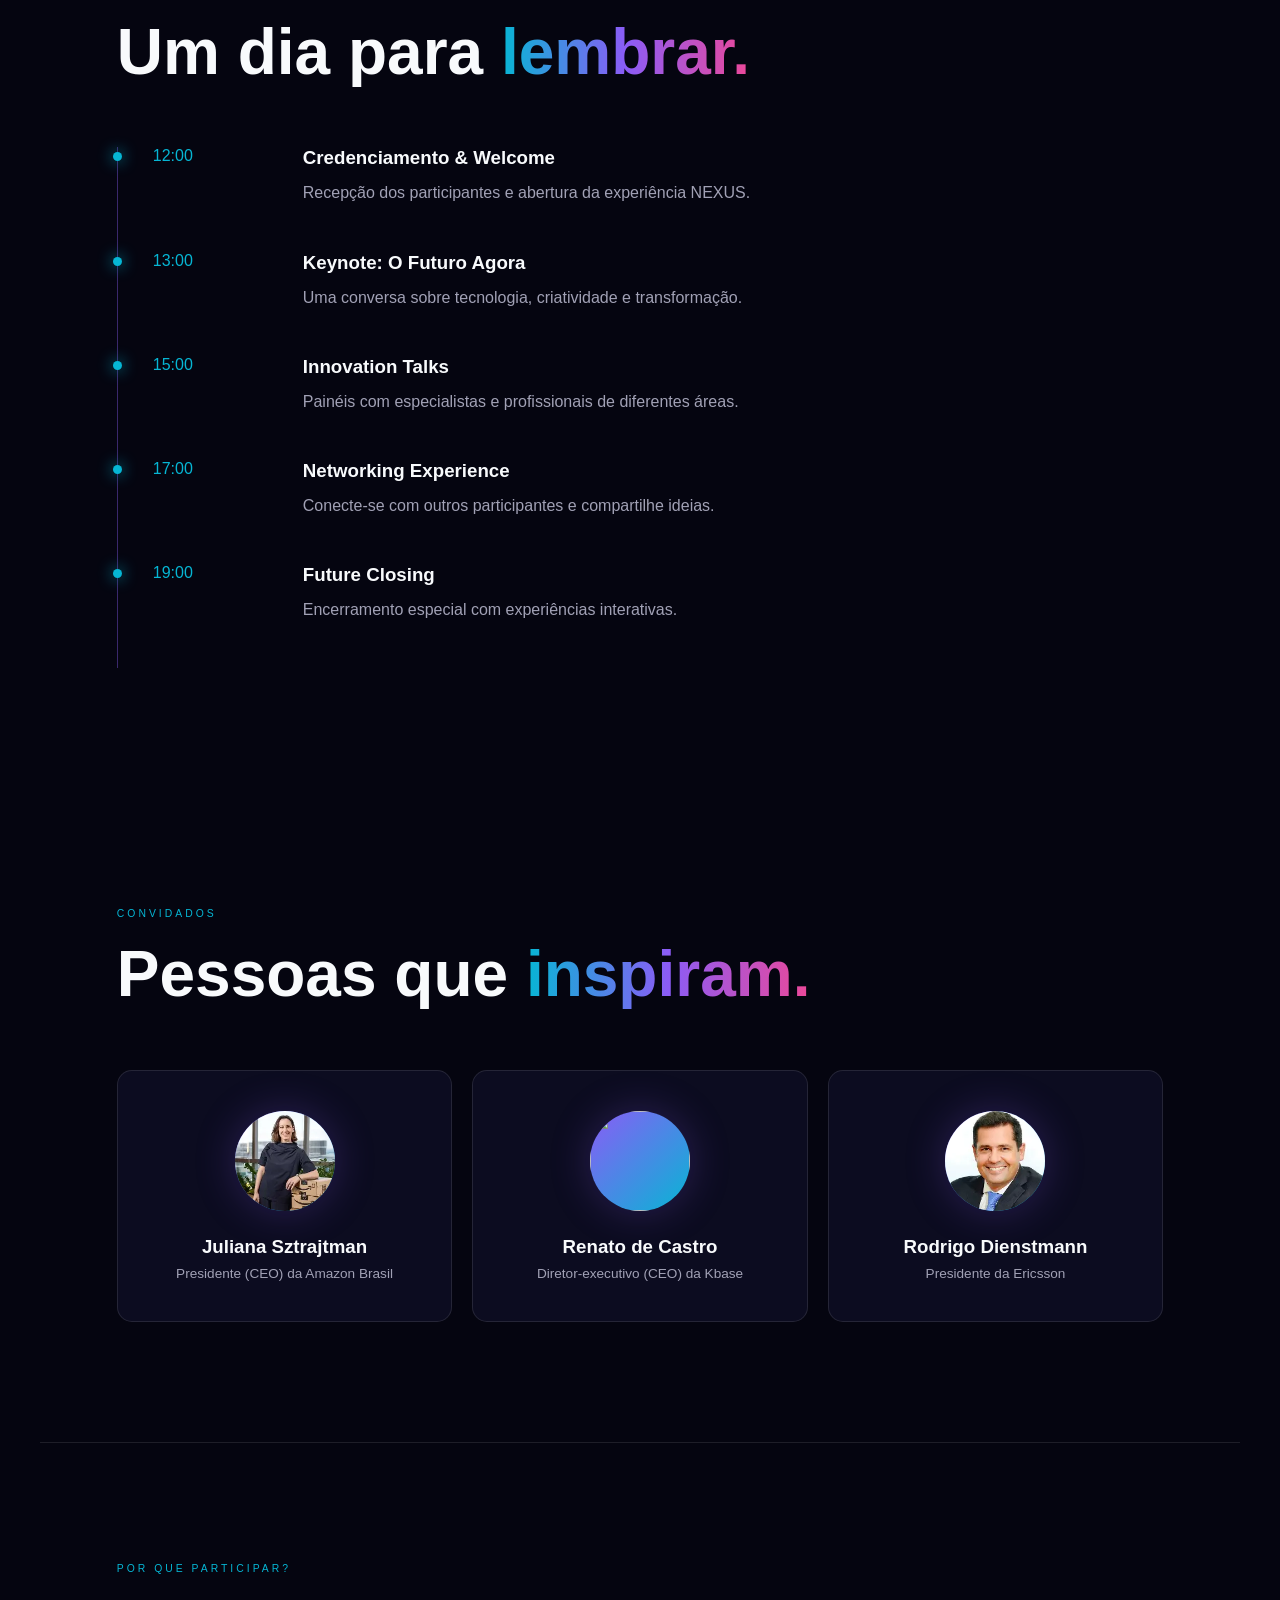
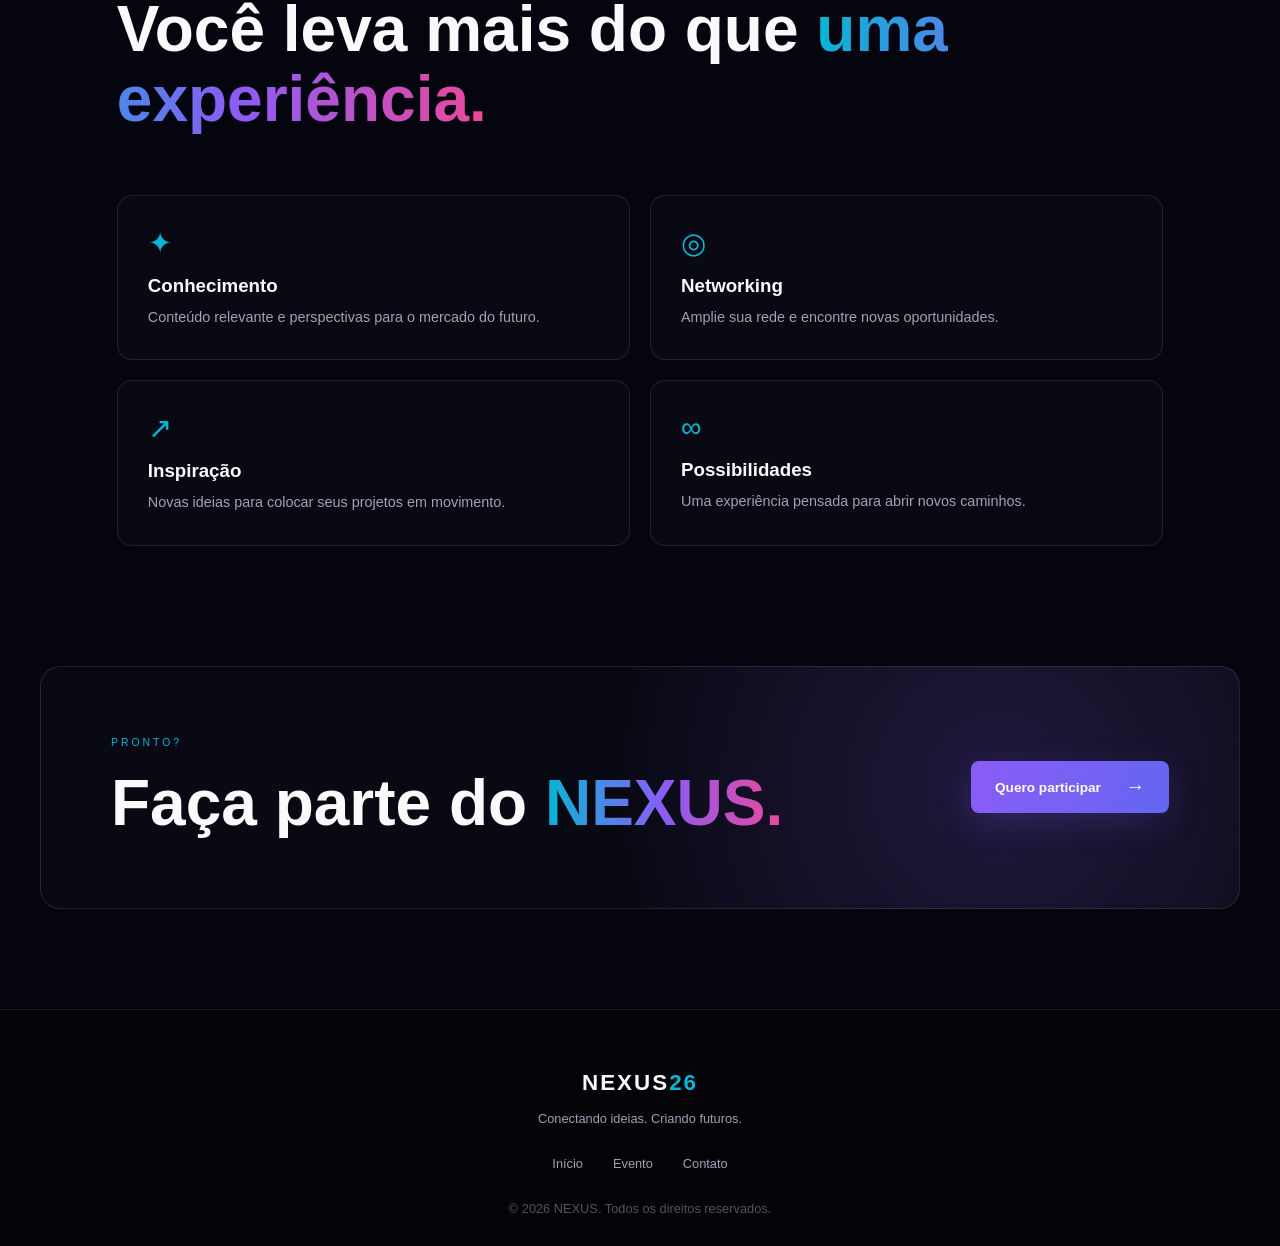
==== commit 2c52a963: "adicione link da foto do google para palestrante" ====
--- a/pages/detalhes.html
+++ b/pages/detalhes.html
@@ -233,7 +233,7 @@
 
     <article class="speaker-card">
         <div class="speaker-avatar">
-            <img src="https://www.itu.int/en/ITU-T/ssc/PublishingImages/Picture5.jpg">
+            <img src="[data-uri]">
         </div>
         <h3>Rodrigo Dienstmann</h3>
         <p>Presidente da Ericsson</p>
